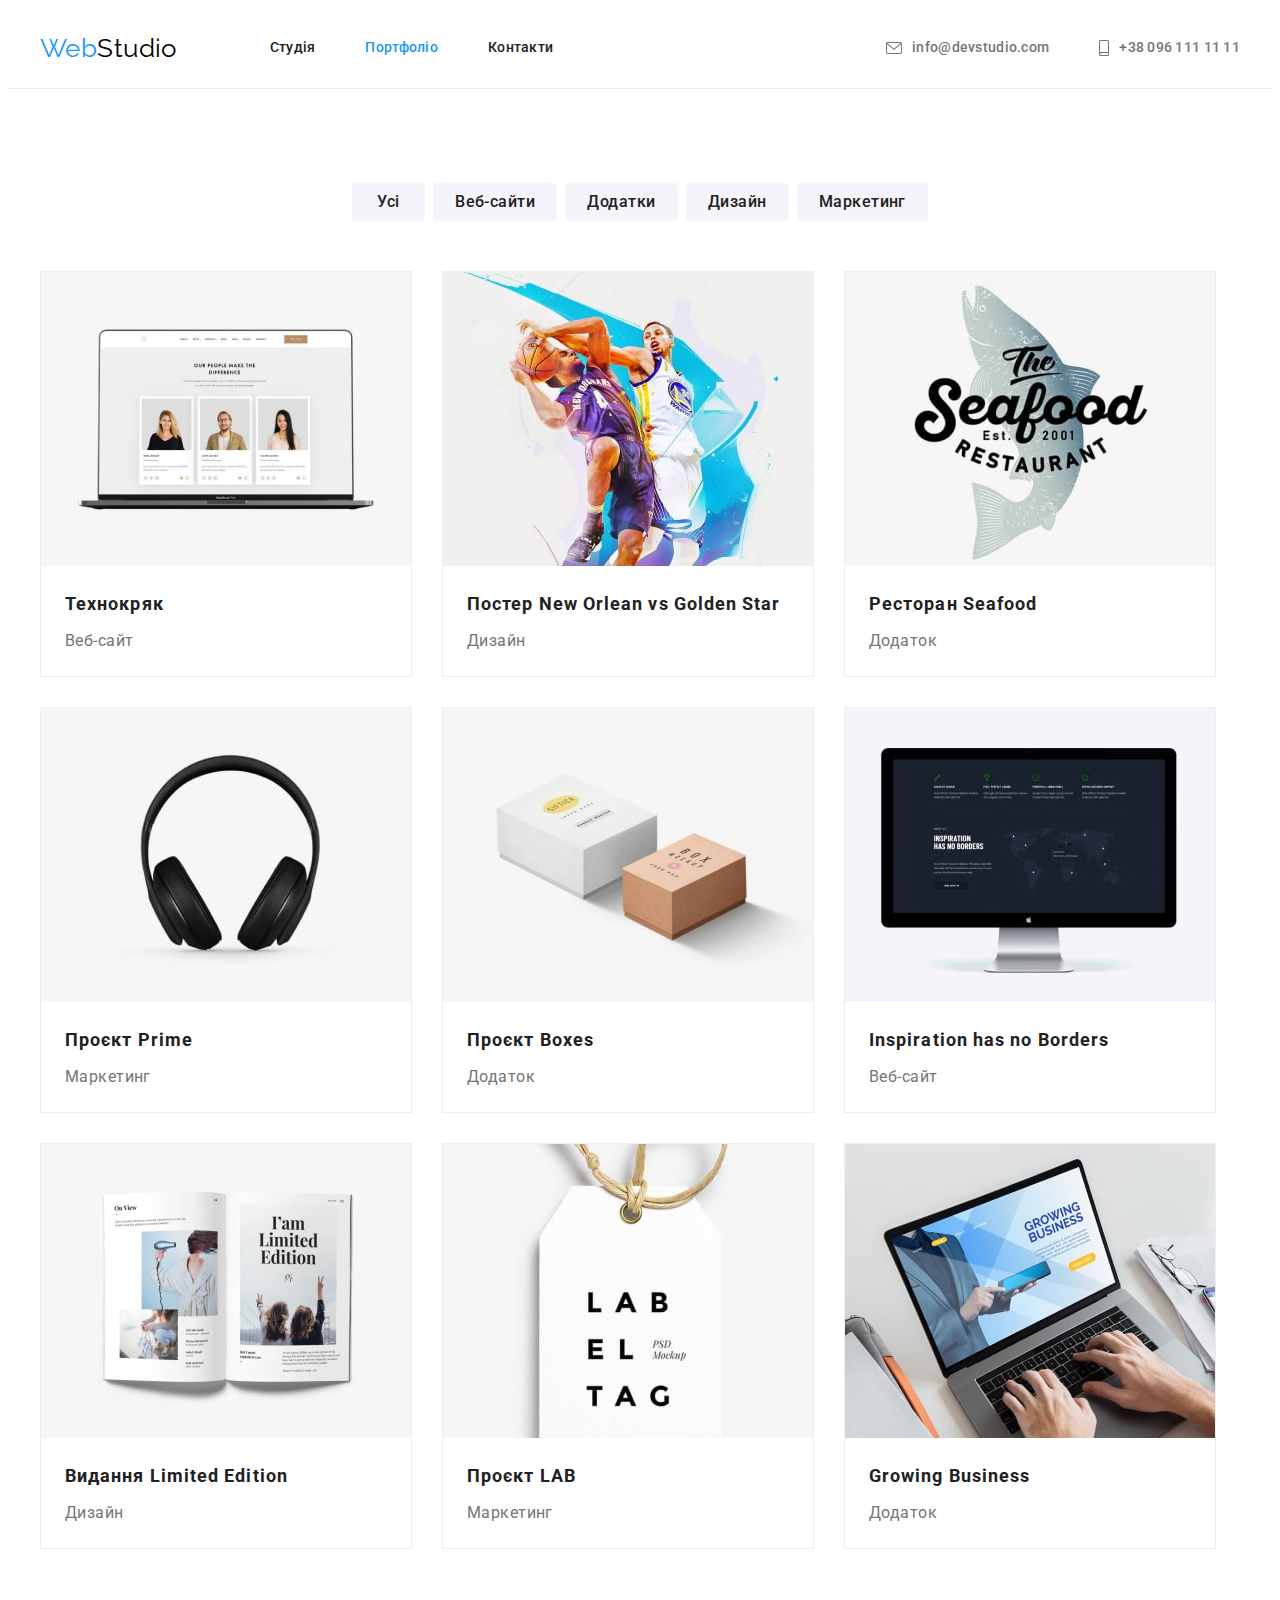
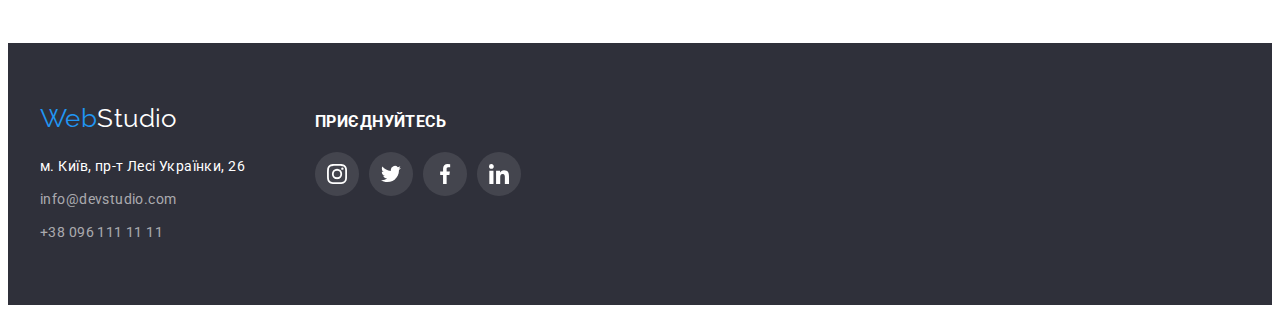
==== portfolio.html @ 2df65b4c "Initial commit" ====
<!DOCTYPE html>
<html lang="uk">
<head>
  <meta charset="UTF-8">
  <meta http-equiv="X-UA-Compatible" content="IE=edge">
  <meta name="viewport" content="width=device-width, initial-scale=1.0">
  <title>WebStudio</title>
  <!-- шрифти -->
  <link rel="stylesheet" href="https://fonts.googleapis.com/css2?family=Raleway:wght@700&family=Roboto:wght@400;500;700;900&display=swap">
<!-- нормалізатор -->
<link rel="stylesheet" href="https://cdnjs.cloudflare.com/ajax/libs/modern-normalize/1.1.0/modern-normalize.min.css" integrity="sha512-wpPYUAdjBVSE4KJnH1VR1HeZfpl1ub8YT/NKx4PuQ5NmX2tKuGu6U/JRp5y+Y8XG2tV+wKQpNHVUX03MfMFn9Q==" crossorigin="anonymous" referrerpolicy="no-referrer" />
  <!-- стилі -->
<link rel="stylesheet" href="./css/styles.css" />
</head>
<body>
  <header class="line">
    <div class="container header">
      <a href="" lang="en" class="logo">Web<span class="logo-header">Studio</span></a>
    <nav> 
      <ul class="site-nav list">
        <li class="item"><a class="link" href="./index.html">Студія</a></li>
        <li class="item"><a class="link current" href="./portfolio.html">Портфоліо</a></li>
        <li class="item"><a class="link " href="">Контакти</a></li>
      </ul>
    </nav>
    <ul class="contacts list">
      <li class="contact"><a class="link-contact" href="mailto:info@devstudio.com">
        <svg class="envelopep" width="16" height="12">
        <use href="./images/icons.svg#icon-envelopep"></use>
      </svg> info@devstudio.com</a></li>
      <li class="contact"> <a class="link-contact" href="tel:+380961111111">
        <svg class="smartphone" width="10" height="16">
        <use href="./images/icons.svg#icon-smartphone"></use>
      </svg>+38 096 111 11 11</a>
      </li>
    </ul>
    </div>   
</header>
  <main>
   <!-- Портфоліо -->
   <section class="section">
    <div class="container">
    <h2 class="visually-hidden">Портфоліо</h2>
    <ul class="auth-nav list"> 
      <li class="nav"><button type="button" class="button">Усі</button>
      <li class="nav"><button type="button" class="button">Веб-сайти</button>
      <li class="nav"><button type="button" class="button">Додатки</button>
      <li class="nav"><button type="button" class="button">Дизайн</button>
      <li class="nav"><button type="button" class="button">Маркетинг</button>
    </ul>
  </div>
    <div class="container">
      <ul class="example list">
        <li class="example-job">
          <img src="./images/example1.jpg" alt="Технокряк" width="370" height="294">
          <div class="content">
          <h3 class="title">Технокряк</h3>
          <p class="text">Веб-сайт</p>
          </div>
        </li>
        <li class="example-job">
          <img src="./images/example2.jpg" alt="Постер New Orlean vs Golden Star" width="370" height="294">
          <div class="content">
          <h3 class="title" lang="en">Постер New Orlean vs Golden Star</h3>
          <p class="text">Дизайн</p>
        </div>
        </li>
        <li class="example-job">
          <img src="./images/example3.jpg" alt="Ресторан Seafood" width="370" height="294">
          <div class="content">
          <h3 class="title" lang="en">Ресторан Seafood</h3>
          <p class="text">Додаток</p>
        </div>
        </li>
        <li class="example-job">
          <img src="./images/example4.jpg" alt="Проєкт Prime" width="370" height="294">
          <div class="content">
          <h3 class="title" lang="en">Проєкт Prime</h3>
          <p class="text">Маркетинг</p>
        </div>
        </li>
        <li class="example-job">
          <img src="./images/example5.jpg" alt="Проєкт Boxes" width="370" height="294">
          <div class="content">
          <h3 class="title" lang="en">Проєкт Boxes</h3>
          <p class="text">Додаток</p>
        </div>
        </li>
        <li class="example-job">
          <img src="./images/example6.jpg" alt="Inspiration has no Borders" width="370" height="294">
          <div class="content">
          <h3 class="title" lang="en">Inspiration has no Borders</h3>
          <p class="text">Веб-сайт</p>
        </div>
        </li>
        <li class="example-job">
          <img src="./images/example7.jpg" alt="Видання Limited Edition" width="370" height="294">
          <div class="content">
          <h3 class="title" lang="en">Видання Limited Edition</h3>
          <p class="text">Дизайн</p>
        </div>
        </li>
        <li class="example-job">
          <img src="./images/example8.jpg" alt="Проєкт LAB" width="370" height="294">
          <div class="content">
          <h3 class="title" lang="en">Проєкт LAB</h3>
          <p class="text">Маркетинг</p>
        </div>
        </li>
        <li class="example-job">
          <img src="./images/example9.jpg" alt="Growing Business" width="370" height="294">
          <div class="content">
          <h3 class="title" lang="en">Growing Business</h3>
          <p class="text">Додаток</p>
        </div>
        </li>
      </ul>
    </div>
  </section>
  </main>
  <footer class="footer list">
    <div class="container">
      <div class="footer-contacts">
    <a href="" lang="en" class="logo">Web<span class="logo-footer">Studio</span></a>
    <address>
      <p class="address">м. Київ, пр-т Лесі Українки, 26</p>
      <ul class="footer-address list">
        <li class="mailto"><a href="mailto:info@devstudio.com">info@devstudio.com</a></li>
        <li> <a href="tel:+380961111111">+38 096 111 11 11</a></li>
      </ul>
    </address>
  </div>
    <div class="networks">
    <h3 class="footer-title title">ПРИЄДНУЙТЕСЬ</h3>
    <ul class="socials list">
      <li class="socials-item">
        <a
          class="socials-link f link"
          href="https://instagram.com"
          target="_blank"
          rel="noopener noreferrer"
          aria-label="instagram icon"
        >
          <svg class="socials-icon network" width="20" height="20">
            <use href="./images/icons.svg#icon-instagram"></use>
          </svg>
        </a>
      </li>
      <li class="socials-item">
        <a
          class="socials-link f link"
          href="https://twitter.com"
          aria-label="Twitter icon"
          target="_blank"
          rel="noopener noreferrer"
        >
          <svg class="socials-icon network" width="20" height="20">
            <use href="./images/icons.svg#icon-twitter"></use>
          </svg>
        </a>
      </li>
      <li class="socials-item">
        <a
          class="socials-link f link"
          href="https://facebook.com"
          aria-label="Facebook icon"
          target="_blank"
          rel="noopener noreferrer"
        >
          <svg class="socials-icon network" width="20" height="20">
            <use href="./images/icons.svg#icon-facebook"></use>
          </svg>
        </a>
      </li>
      <li class="socials-item">
        <a
          class="socials-link f link"
          href="https://linkedin.com"
          aria-label="LinkedIn icon"
          target="_blank"
          rel="noopener noreferrer"
        >
          <svg class="socials-icon network" width="20" height="20">
            <use href="./images/icons.svg#icon-linkedin"></use>
          </svg>
        </a>
      </li>
    </ul>
  </div>
  </div>
  </footer> 
</body>
</html>
---- css/styles.css ----
:root {
  --primary-text-color: #212121;
  --title-text-color: #757575;
  --accent-color: #2196F3;
  --second-text-color: #FFFFFF;
  --primary-background-color: #FFFFFF;
  --accent-background-color: #2F303A;
  --second-background-color: #F5F4FA;
  --hero-background-color: #C4C4C4;
}
body {
  background-color: var(--primary-background-color);
  color: var(--primary-text-color);
  font-family: Roboto, sans-serif;
font-size: 14px;
line-height: 1.71;
  letter-spacing: 0.03em;
}
h1, h2, h3, p {
  padding: 0;
  margin: 0;
}
.list {
  list-style: none;
  padding: 0;
  margin: 0;
}
.container {
  width: 1200px;
  padding-left: 15px;
  padding-right: 15px;
  margin: 0 auto;
}
img {
  display: block;
  max-width: 100%;
  height: auto;
}
/* шапка сайту */
.line {
  border-bottom: 1px solid #ECECEC;
  box-shadow: rgba(0, 0, 0, 0.25);
}
.header {
  display: flex;
  align-items: center; 
}
.logo {
color: var(--accent-color);
text-decoration: none;
font-family: 'Raleway';
font-size: 26px;
line-height: 1.19;
}
.logo-header {
  color: #000000;
  padding-top: 24px;
  padding-bottom: 25px;
}
/* навігація */
.site-nav {
  display: flex;
  margin-left: 93px;
}
.site-nav .item + .item {
  margin-left: 50px;
}
.site-nav .link {
  display: block;
  padding-top: 32px;
  padding-bottom: 32px;

  color: var(--primary-text-color);
  text-decoration: none;
  font-weight: 500;
  line-height: 1.14;
  letter-spacing: 0.02em;
}
.site-nav .link:hover, 
.site-nav .link:focus {
  color: var(--accent-color);
}
.site-nav .link.current {
  color: var(--accent-color);
}
.contacts {
  display: flex;
  margin-left: auto;
  align-items: center;
}

.contacts .contact + .contact {
  margin-left: 50px;
}
.contacts a {
  display: block;
padding-top: 32px;
padding-bottom: 32px;

  color: var(--title-text-color);
  text-decoration: none;
font-weight: 500;
line-height: 1.14;
letter-spacing: 0.02em;
}
.contacts a:hover,
.contacts a:focus {
  color: var(--accent-color);
}

.contacts .link-contact {
  display: inline-flex;
    align-items: center;
}

.envelopep {
  fill: currentColor;
  margin-right: 10px;
}
.smartphone {
  fill: currentColor;
  margin-right: 10px;
}

/* герой */
.section {
  padding: 94px 0;
}
.section.no-padding {
padding-top: 0;
}
.hero {
  max-width: 1600px;
  background-color: var(--hero-background-color);
  background-image: linear-gradient(to right, rgba(47, 48, 58, 0.4), 
  rgba(47, 48, 58, 0.4)),
  url(../images/hero.jpg);
  background-repeat: no-repeat;
  background-position: center;
  background-size: cover;

  margin: auto;
  text-align: center;
  padding-top: 200px;
  padding-bottom: 200px;

  
}
.hero-title {
margin-left: auto;
margin-right: auto;
width: 696px;

  text-align: center;
  color: #FFFFFF;
  font-weight: 900;
font-size: 44px;
line-height: 1.36;
letter-spacing: 0.06em;
text-transform: uppercase;
margin-bottom: 30px;
}
.hero-button {
  color: var(--second-text-color);
  background-color: var(--accent-color);
  cursor: pointer;
  font-family: inherit;
  font-weight: 700;
font-size: 16px;
line-height: 1.88;
letter-spacing: 0.06em;
text-align: center;
min-width: 216px;;
border-radius: 4px;
padding: 10px 32px;
border: 0 solid transparent;
}
.hero-button:hover,
.hero-button:focus {
  color: var(--primary-text-color);
  background-color: var(--second-background-color);
}

/* переваги */
.visually-hidden{
  position: absolute;
  white-space: nowrap;
  width: 1px;
  height: 1px;
  overflow: hidden;
  border: 0;
  padding: 0;
  clip: rect(0 0 0 0);
  clip-path: inset(50%);
  margin: -1px;
}
.section-title {
  color: var(--primary-text-color);
font-size: 36px;
text-align: center;
margin-bottom: 50px;
}
.benefits {
  display: flex;
  /* flex-wrap: wrap; */
} 
.benefits-list {
  width: 270px;
}
.benefits .benefits-list + .benefits-list{
  margin-left: 30px;
}
.benefits .title {
  color: var(--primary-text-color);
  font-size: 14px;
  line-height: 1.14;
  margin-bottom: 10px;
}
.benefits .text {
color: var(--title-text-color);
}
.benefits-icon {
  background-color: var(--second-background-color);
  padding: 25px 100px;
  margin-bottom: 30px;
}

/* чим займаємось */
.work-list {
  display: flex;
}
.work-list .work:not(:last-child) {
  margin-right: 30px;
}
/* співробітники */

.team {
  background-color: var(--second-background-color);
  text-align: center;
  font-size: 16px;
  line-height: 1.19;
}
.workers {
  display: flex;
  flex-wrap: wrap;
}
.workers-job {
background-color: var(--primary-background-color);
width: 270px;
box-shadow: 0px 1px 3px rgba(0, 0, 0, 0.12), 0px 1px 1px rgba(0, 0, 0, 0.14), 0px 2px 1px rgba(0, 0, 0, 0.2);
border-radius: 0px 0px 4px 4px;
}
.workers-job:not(:last-child) {
  margin-right: 30px;
}
.workers .worker {
padding-top: 30px;
padding-bottom: 30px;
}
.workers .title {
  color: var(--primary-text-color);
  font-weight: 500;
  font-size: 16px;
  margin-bottom: 10px;
}
.workers .text {
  color: var(--title-text-color);
}

.socials {
  display: flex;
  justify-content: center;
  align-items: center;
  gap: 10px;
  margin-top: 16px;
}

.socials-link {
  display: flex;
  justify-content: center;
  align-items: center;
  width: 44px;
  height: 44px;
  border-radius: 50%;
  background-color: var(--primary-background-color);
  color: #AFB1B8;
}

.socials-link:hover,
.socials-link:focus {
  background-color: var(--accent-color);
  color: var(--primary-background-color);
}

.socials-icon {
  fill: currentColor;
}

/* постійні клієнти */
.clients  {
  display: flex;
  justify-content: center;
  align-items: center;
  gap: 30px;
  margin-top: 50px;
  cursor: pointer;
}

.clients .link {
  display: flex;
  justify-content: center;
  align-items: center;
  padding: 16px 32px;
width: 170px;
height: 92px;
border: 1px solid #AFB1B8;
border-radius: 4px;
  background-color: var(--primary-background-color);
  color: #AFB1B8;
}
.clients .link {
  color:  #AFB1B8;

}
.clients .link:hover,
.clients .link:focus {
  color: var(--accent-color);
  border: 1px solid var(--accent-color);
}
.clients .link {
  fill: currentColor;
}
/* портфоліо */
.auth-nav {
  display: flex;
  align-items: center;
  margin-bottom: 50px;
  justify-content: center;
}
.auth-nav  .nav + .nav {
  margin-left: 8px;
}
.button {
  color: var(--primary-text-color);
  background-color: var(--second-background-color);
  cursor: pointer;
  font-family: inherit;
font-weight: 500;
font-size: 16px;
line-height: 1.62;
letter-spacing: 0.03em;
text-align: center;
min-width: 73px;;
border-radius: 4px;
padding: 6px 22px;
border: 0 solid transparent;
}
.button:hover, 
.button:focus {
  color: var(--second-text-color);
  background-color: var(--accent-color);
  box-shadow: 0px 3px 1px rgba(0, 0, 0, 0.1), 0px 1px 2px rgba(0, 0, 0, 0.08), 0px 2px 2px rgba(0, 0, 0, 0.12);
border-radius: 4px;
}
.example {
  display: flex;
  flex-wrap: wrap;
  text-align: left;
}
.example-job {
  width: 370px;
  background-color: var(--primary-background-color);
  border: 1px solid #EEEEEE;
}
.example-job:hover,
.example-job:focus {
  box-shadow: 0px 1px 1px rgba(0, 0, 0, 0.12), 0px 4px 4px rgba(0, 0, 0, 0.06), 1px 4px 6px rgba(0, 0, 0, 0.16);
}
.example-job .content {
padding: 20px 24px;
}
.example-job:not(:nth-child(3n)) {
  margin-right: 30px;
}
.example-job:not(:nth-last-child(-n + 3)) {
  margin-bottom: 30px;
}
.example .title {
  color: var(--primary-text-color);
font-size: 18px;
line-height: 2;
letter-spacing: 0.06em;
margin-bottom: 4px;
}
.example .text {
font-size: 16px;
line-height: 1.88;
color: var(--title-text-color);
}
/* футер */
.footer {
  display: block;
  background-color: var(--accent-background-color);
  padding-top: 60px;
  padding-bottom: 60px;
}
.footer .container {
  display: flex;
  align-items: baseline;
}

.logo-footer {
  color: var(--second-text-color);
  text-decoration: none;
}
.address {
  color: var(--second-text-color);
  font-style: normal;
  line-height: 1.71;
  margin-top: 20px ;
  margin-bottom: 9px;
}

.footer-address a {
  color: rgba(255, 255, 255, 0.6);
  text-decoration: none;
  font-style: normal;
  line-height: 1.71;
}
.footer-address .mailto {
  margin-bottom: 9px;
}
.footer-address a:hover,
.footer-address a:focus {
  color: var(--accent-color);
}

.footer-contacts {
  margin-right: 70px;
}
.footer-title {
  color: var(--second-text-color);
}
.socials .f {
  color: var(--second-text-color);
  background: rgba(255, 255, 255, 0.1);
} 
.socials .link:focus, 
.socials .link:hover {
    color: var(--second-text-color);
    background-color:var(--accent-color);
}
.socials .f {
fill: currentColor;
}
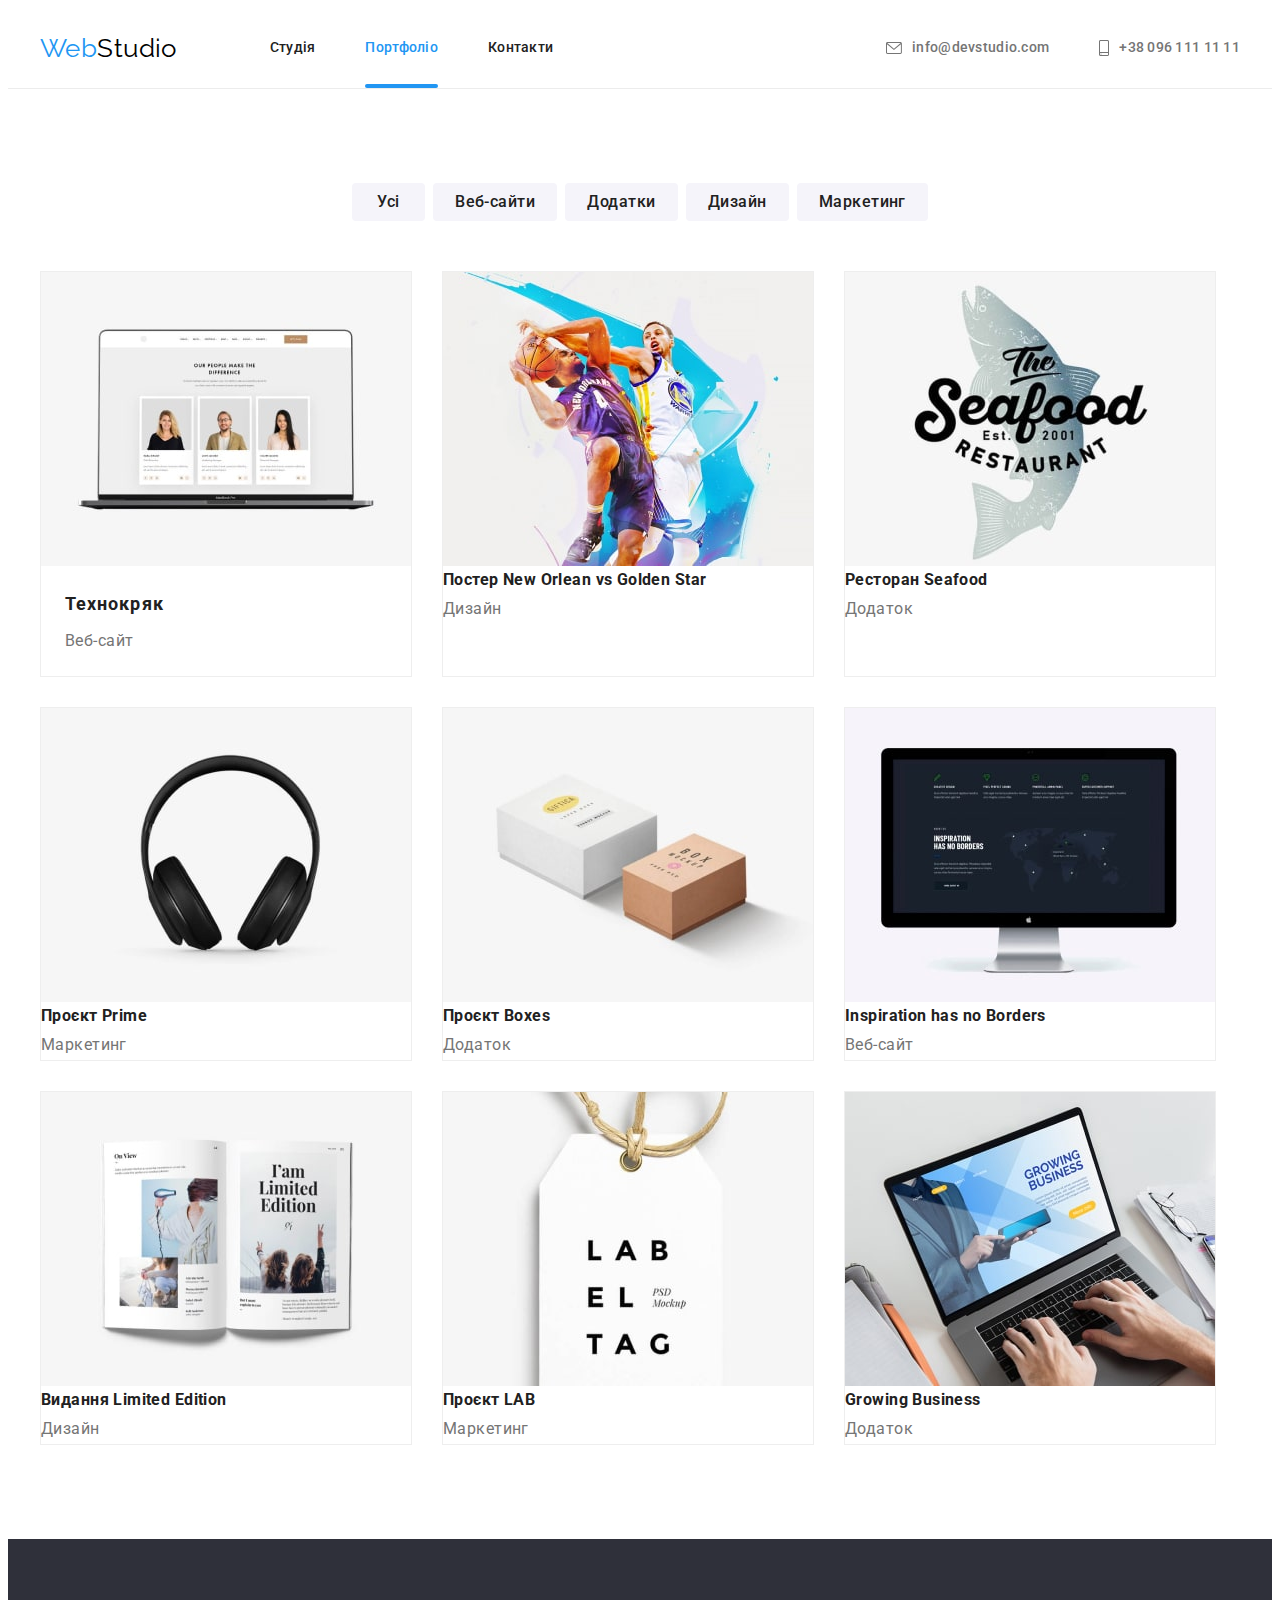
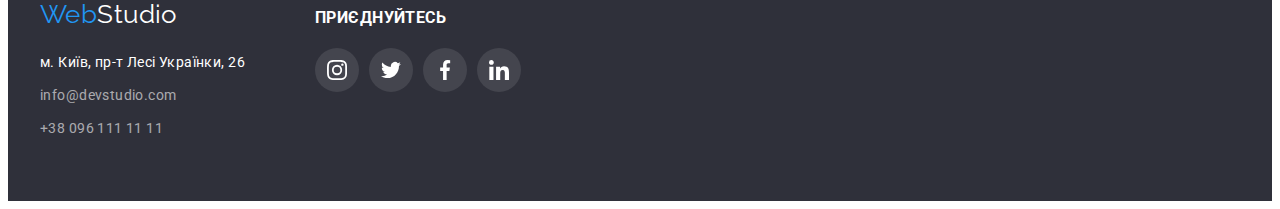
==== commit 95eeae00: "оновлення" ====
--- a/portfolio.html
+++ b/portfolio.html
@@ -37,8 +37,8 @@
     </div>   
 </header>
   <main>
-   <!-- Портфоліо -->
-   <section class="section">
+    <!-- Портфоліо -->
+    <section class="section">
     <div class="container">
     <h2 class="visually-hidden">Портфоліо</h2>
     <ul class="auth-nav list"> 
@@ -52,11 +52,23 @@
     <div class="container">
       <ul class="example list">
         <li class="example-job">
-          <img src="./images/example1.jpg" alt="Технокряк" width="370" height="294">
-          <div class="content">
-          <h3 class="title">Технокряк</h3>
-          <p class="text">Веб-сайт</p>
-          </div>
+          <a href="" class="link">
+            <div class="product-thumb">
+              <img src="./images/example1.jpg" alt="Технокряк" width="370" height="294">
+              
+              <div class="product-overlay">
+                <p class="product-meta">
+                  Ресурс пропонує комплексні пропозиції з різним рівнем функціоналу та сервісів.
+                  Все це дозволить відвідувачу отримати вичерпні відомості про компанію чи
+                  приватну особу.
+                </p>
+              </div>
+            </div>
+            <div class="content">
+              <h3 class="title">Технокряк</h3>
+              <p class="text">Веб-сайт</p>
+              </div>
+        </a>
         </li>
         <li class="example-job">
           <img src="./images/example2.jpg" alt="Постер New Orlean vs Golden Star" width="370" height="294">
--- a/css/styles.css
+++ b/css/styles.css
@@ -7,6 +7,9 @@
   --accent-background-color: #2F303A;
   --second-background-color: #F5F4FA;
   --hero-background-color: #C4C4C4;
+  --activity-meta-color: rgba(47, 48, 58, 0.8);
+  --product-overlay-color: rgba(33, 150, 243, 0.9);
+  --timing-function: cubic-bezier(0.4, 0, 0.2, 1);
 }
 body {
   background-color: var(--primary-background-color);
@@ -58,6 +61,7 @@
   padding-bottom: 25px;
 }
 /* навігація */
+
 .site-nav {
   display: flex;
   margin-left: 93px;
@@ -66,6 +70,8 @@
   margin-left: 50px;
 }
 .site-nav .link {
+  position: relative;
+
   display: block;
   padding-top: 32px;
   padding-bottom: 32px;
@@ -75,14 +81,36 @@
   font-weight: 500;
   line-height: 1.14;
   letter-spacing: 0.02em;
-}
+
+  transition: color 250ms var(--timing-function);
+}
+.site-nav .link.current::after {
+  display: block;
+  content: '';
+  position: absolute;
+  width: 100%;
+  height: 4px;
+  background-color: var(--accent-color);
+  left: 0;
+  bottom: 0;
+  border-radius: 2px;
+  /* opacity: 0; */
+  animation: show 250ms var(--timing-function);
+  animation-fill-mode: forwards;
+}
+.site-nav link.current:hover::after{
+  opacity: 1;
+}
+
 .site-nav .link:hover, 
 .site-nav .link:focus {
   color: var(--accent-color);
+  
 }
 .site-nav .link.current {
   color: var(--accent-color);
 }
+
 .contacts {
   display: flex;
   margin-left: auto;
@@ -102,6 +130,8 @@
 font-weight: 500;
 line-height: 1.14;
 letter-spacing: 0.02em;
+
+transition: color 250ms var(--timing-function);
 }
 .contacts a:hover,
 .contacts a:focus {
@@ -111,6 +141,8 @@
 .contacts .link-contact {
   display: inline-flex;
     align-items: center;
+
+    transition: color 250ms var(--timing-function);
 }
 
 .envelopep {
@@ -174,13 +206,45 @@
 border-radius: 4px;
 padding: 10px 32px;
 border: 0 solid transparent;
+
+/* transition-property: background-color;
+transition-duration: 250ms;
+transition-timing-function: cubic-bezier(0.4, 0, 0.2, 1); */
+
+transition: background-color 250ms var(--timing-function),
+color 250ms var(--timing-function);
 }
 .hero-button:hover,
 .hero-button:focus {
   color: var(--primary-text-color);
   background-color: var(--second-background-color);
 }
-
+/* модальне вікно */
+.backdrop.is-hidden {
+  opacity: 0;
+  pointer-events: none;
+  /* visibility: ; */
+}
+.backdrop {
+  position: fixed;
+  top: 0;
+  left:0;
+  width: 100%;
+  height: 100%;
+  
+  background-color: rgba(0, 0, 0, 0.25);
+}
+.modal {
+  position: absolute;
+  top: 50%;
+  left: 50%;
+  transform: translate(-50%, -50%);
+
+  min-width: 528px;
+  min-height: 581px;
+
+  background-color: var(--second-background-color);
+}
 /* переваги */
 .visually-hidden{
   position: absolute;
@@ -202,7 +266,7 @@
 }
 .benefits {
   display: flex;
-  /* flex-wrap: wrap; */
+  flex-wrap: wrap;
 } 
 .benefits-list {
   width: 270px;
@@ -228,9 +292,36 @@
 /* чим займаємось */
 .work-list {
   display: flex;
+  flex-wrap: wrap;
+  justify-content: center;
 }
 .work-list .work:not(:last-child) {
   margin-right: 30px;
+}
+
+.activity-thumb  {
+  position: relative;
+}
+.activity-meta {
+  position: absolute;
+  bottom: 0;
+  left: 0;
+  background-color: var(--activity-meta-color);
+  width: 100%;
+  height: 70px;
+}
+.activity-name {
+  position: absolute;
+  font-weight: 700;
+  font-size: 14px;
+  line-height: 1.14;
+  text-align: center;
+  letter-spacing: 0.03em;
+  text-transform: uppercase;
+  color: var(--second-text-color);
+  top: 50%;
+  left: 50%;
+  transform: translate(-50%, -50%);
 }
 /* співробітники */
 
@@ -284,6 +375,9 @@
   border-radius: 50%;
   background-color: var(--primary-background-color);
   color: #AFB1B8;
+
+  transition: background-color 250ms var(--timing-function),
+color 250ms var(--timing-function);
 }
 
 .socials-link:hover,
@@ -317,11 +411,11 @@
 border-radius: 4px;
   background-color: var(--primary-background-color);
   color: #AFB1B8;
-}
-.clients .link {
-  color:  #AFB1B8;
-
-}
+
+  transition: background-color 250ms var(--timing-function),
+color 250ms var(--timing-function);
+}
+
 .clients .link:hover,
 .clients .link:focus {
   color: var(--accent-color);
@@ -354,6 +448,9 @@
 border-radius: 4px;
 padding: 6px 22px;
 border: 0 solid transparent;
+
+transition: background-color 250ms var(--timing-function),
+color 250ms var(--timing-function);
 }
 .button:hover, 
 .button:focus {
@@ -362,6 +459,7 @@
   box-shadow: 0px 3px 1px rgba(0, 0, 0, 0.1), 0px 1px 2px rgba(0, 0, 0, 0.08), 0px 2px 2px rgba(0, 0, 0, 0.12);
 border-radius: 4px;
 }
+/* блок прикладів робіт */
 .example {
   display: flex;
   flex-wrap: wrap;
@@ -372,11 +470,14 @@
   background-color: var(--primary-background-color);
   border: 1px solid #EEEEEE;
 }
+.example-job .link {
+  text-decoration: none;
+}
 .example-job:hover,
 .example-job:focus {
-  box-shadow: 0px 1px 1px rgba(0, 0, 0, 0.12), 0px 4px 4px rgba(0, 0, 0, 0.06), 1px 4px 6px rgba(0, 0, 0, 0.16);
-}
-.example-job .content {
+  box-shadow: 0px 1px 1px rgba(0, 0, 0, 0.12), 0px 4px 4px rgba(0, 0, 0, 0.06), 1px 4px 6px rgba(0, 0, 0, 0.16); 
+}
+.link .content {
 padding: 20px 24px;
 }
 .example-job:not(:nth-child(3n)) {
@@ -385,18 +486,62 @@
 .example-job:not(:nth-last-child(-n + 3)) {
   margin-bottom: 30px;
 }
-.example .title {
+.link .title {
   color: var(--primary-text-color);
 font-size: 18px;
 line-height: 2;
 letter-spacing: 0.06em;
 margin-bottom: 4px;
 }
-.example .text {
+.content .text {
 font-size: 16px;
 line-height: 1.88;
 color: var(--title-text-color);
 }
+
+.link .product-thumb {
+  position: relative;
+  width: 370px;
+  height: 294px;
+  overflow: hidden;
+}
+ .product-overlay::before {
+  display: inline-block;
+  content: "";
+
+  position: absolute;
+  top: 0;
+  left: 0;
+  width: 100%;
+  height: 100%;
+  color: var(--second-text-color);
+  background-color: var(--product-overlay-color);
+
+  transform: translateY(100%);
+  opacity: 0;
+  transition: transform 250ms var(--timing-function), opacity 250ms var(--timing-function);
+}
+.example-job:hover .link .product-overlay::before,
+.example-job:focus .link .product-overlay::before{
+  position: absolute;
+  top: 50%;
+  left: 50%;
+  width: 322px;
+  font-size: 18px;
+  line-height: 1.56;
+  letter-spacing: 0.03em;
+  transform: translate(-50%, -50%);
+} 
+/* .product-overlay .product-meta {
+  position: absolute;
+  top: 50%;
+  left: 50%;
+  width: 322px;
+  font-size: 18px;
+  line-height: 1.56;
+  letter-spacing: 0.03em;
+  transform: translate(-50%, -50%);
+} */
 /* футер */
 .footer {
   display: block;
@@ -426,6 +571,9 @@
   text-decoration: none;
   font-style: normal;
   line-height: 1.71;
+
+  transition: background-color 250ms var(--timing-function),
+  color 250ms var(--timing-function);
 }
 .footer-address .mailto {
   margin-bottom: 9px;
@@ -444,6 +592,8 @@
 .socials .f {
   color: var(--second-text-color);
   background: rgba(255, 255, 255, 0.1);
+
+
 } 
 .socials .link:focus, 
 .socials .link:hover {
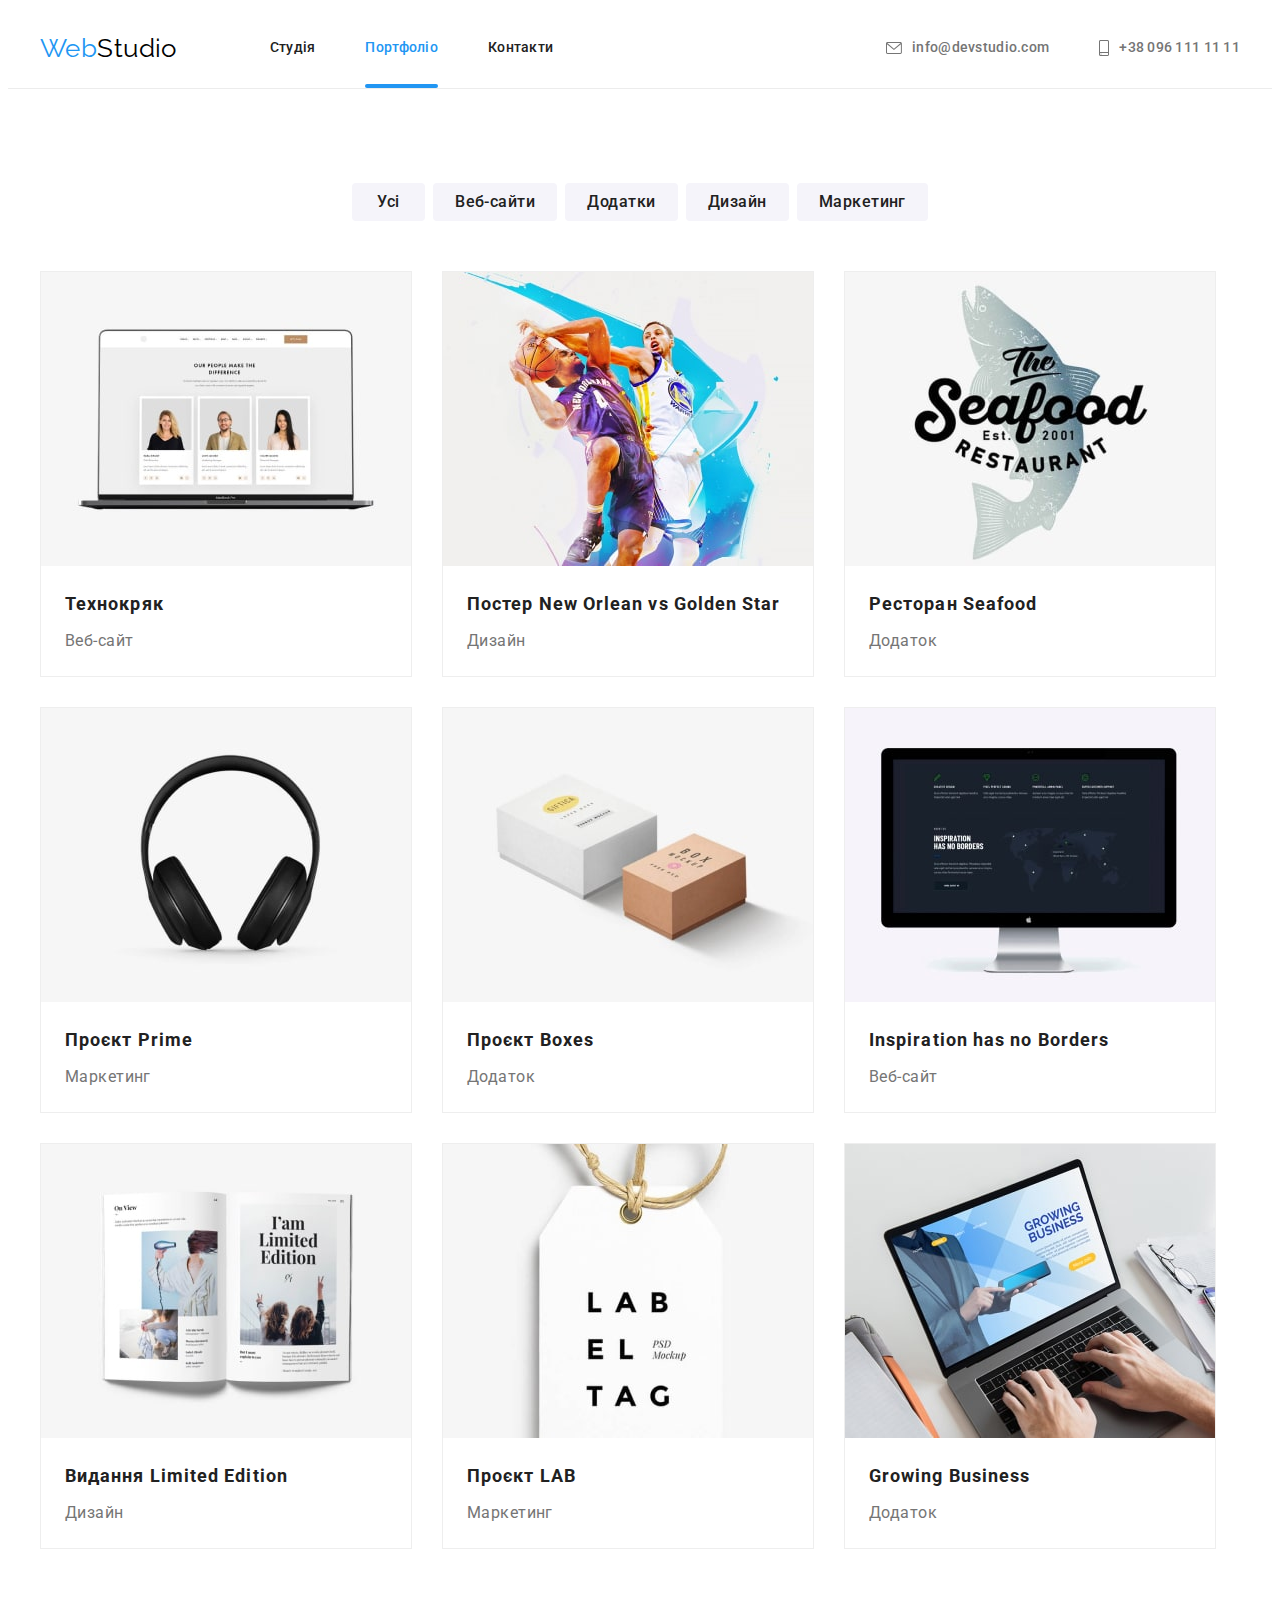
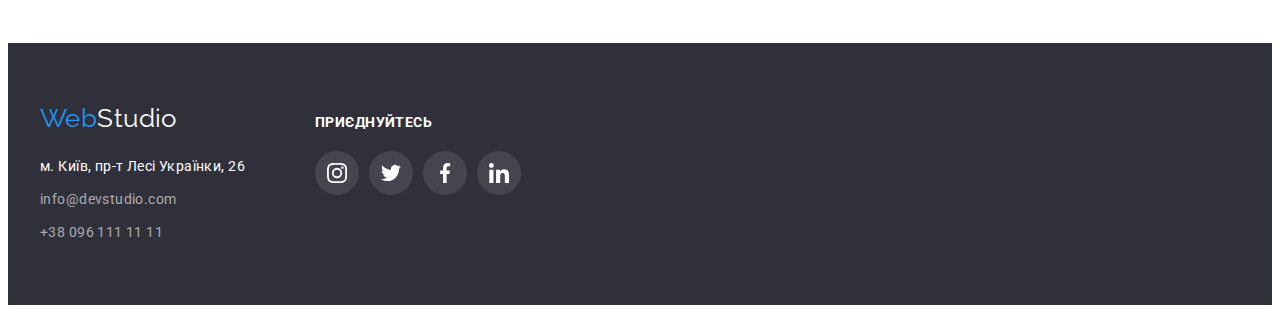
==== commit 14740133: "Оновлення стилів портфоліо" ====
--- a/portfolio.html
+++ b/portfolio.html
@@ -52,79 +52,174 @@
     <div class="container">
       <ul class="example list">
         <li class="example-job">
-          <a href="" class="link">
-            <div class="product-thumb">
-              <img src="./images/example1.jpg" alt="Технокряк" width="370" height="294">
-              
-              <div class="product-overlay">
-                <p class="product-meta">
-                  Ресурс пропонує комплексні пропозиції з різним рівнем функціоналу та сервісів.
-                  Все це дозволить відвідувачу отримати вичерпні відомості про компанію чи
-                  приватну особу.
-                </p>
-              </div>
-            </div>
-            <div class="content">
-              <h3 class="title">Технокряк</h3>
-              <p class="text">Веб-сайт</p>
-              </div>
-        </a>
-        </li>
-        <li class="example-job">
-          <img src="./images/example2.jpg" alt="Постер New Orlean vs Golden Star" width="370" height="294">
-          <div class="content">
-          <h3 class="title" lang="en">Постер New Orlean vs Golden Star</h3>
-          <p class="text">Дизайн</p>
-        </div>
-        </li>
-        <li class="example-job">
-          <img src="./images/example3.jpg" alt="Ресторан Seafood" width="370" height="294">
-          <div class="content">
-          <h3 class="title" lang="en">Ресторан Seafood</h3>
-          <p class="text">Додаток</p>
-        </div>
-        </li>
-        <li class="example-job">
-          <img src="./images/example4.jpg" alt="Проєкт Prime" width="370" height="294">
-          <div class="content">
-          <h3 class="title" lang="en">Проєкт Prime</h3>
-          <p class="text">Маркетинг</p>
-        </div>
-        </li>
-        <li class="example-job">
-          <img src="./images/example5.jpg" alt="Проєкт Boxes" width="370" height="294">
-          <div class="content">
-          <h3 class="title" lang="en">Проєкт Boxes</h3>
-          <p class="text">Додаток</p>
-        </div>
-        </li>
-        <li class="example-job">
-          <img src="./images/example6.jpg" alt="Inspiration has no Borders" width="370" height="294">
-          <div class="content">
-          <h3 class="title" lang="en">Inspiration has no Borders</h3>
-          <p class="text">Веб-сайт</p>
-        </div>
-        </li>
-        <li class="example-job">
-          <img src="./images/example7.jpg" alt="Видання Limited Edition" width="370" height="294">
-          <div class="content">
-          <h3 class="title" lang="en">Видання Limited Edition</h3>
-          <p class="text">Дизайн</p>
-        </div>
-        </li>
-        <li class="example-job">
-          <img src="./images/example8.jpg" alt="Проєкт LAB" width="370" height="294">
-          <div class="content">
-          <h3 class="title" lang="en">Проєкт LAB</h3>
-          <p class="text">Маркетинг</p>
-        </div>
-        </li>
-        <li class="example-job">
-          <img src="./images/example9.jpg" alt="Growing Business" width="370" height="294">
-          <div class="content">
-          <h3 class="title" lang="en">Growing Business</h3>
-          <p class="text">Додаток</p>
-        </div>
+          <a href="" class="link"
+                ><div class="product-thumb">
+                  <img src="./images/example1.jpg" alt="Технокряк" width="370" height="294" />
+                  <div class="product-overlay">
+                    <p class="product-meta">
+                      Ресурс пропонує комплексні пропозиції з різним рівнем функціоналу та сервісів.
+                      Все це дозволить відвідувачу отримати вичерпні відомості про компанію чи
+                      приватну особу.
+                    </p>
+                  </div>
+                </div>
+                <div class="content">
+                  <h3 class="title">Технокряк</h3>
+                  <p class="text">Веб-сайт</p>
+                </div>
+                </a>
+        </li>
+
+        <li class="example-job">
+          <a href="" class="link"
+          ><div class="product-thumb">
+            <img src="./images/example2.jpg" alt="Постер New Orlean vs Golden Star" width="370" height="294">
+            <div class="product-overlay">
+              <p class="product-meta">
+                Ресурс пропонує комплексні пропозиції з різним рівнем функціоналу та сервісів.
+                Все це дозволить відвідувачу отримати вичерпні відомості про компанію чи
+                приватну особу.
+              </p>
+            </div>
+          </div>
+          <div class="content">
+            <h3 class="title" lang="en">Постер New Orlean vs Golden Star</h3>
+            <p class="text">Дизайн</p>
+          </div>
+        </a>    
+        </li>
+
+        <li class="example-job">
+          <a href="" class="link"
+                ><div class="product-thumb">
+                  <img src="./images/example3.jpg" alt="Ресторан Seafood" width="370" height="294" />
+                  <div class="product-overlay">
+                    <p class="product-meta">
+                      Ресурс пропонує комплексні пропозиції з різним рівнем функціоналу та сервісів.
+                      Все це дозволить відвідувачу отримати вичерпні відомості про компанію чи
+                      приватну особу.
+                    </p>
+                  </div>
+                </div>
+                <div class="content">
+                  <h3 class="title">Ресторан Seafood</h3>
+                  <p class="text">Додаток</p>
+                </div>
+                </a>
+        </li>
+
+        <li class="example-job">
+          <a href="" class="link">
+            <div class="product-thumb">
+              <img src="./images/example4.jpg" alt="Проєкт Prime" width="370" height="294">
+            <div class="product-overlay">
+              <p class="product-meta">
+                Ресурс пропонує комплексні пропозиції з різним рівнем функціоналу та сервісів.
+                Все це дозволить відвідувачу отримати вичерпні відомості про компанію чи
+                приватну особу.
+              </p>
+            </div>
+          </div>
+          <div class="content">
+            <h3 class="title" lang="en">Проєкт Prime</h3>
+            <p class="text">Маркетинг</p>
+          </div>
+        </a>   
+        </li>
+
+        <li class="example-job">
+          <a href="" class="link">
+            <div class="product-thumb">
+              <img src="./images/example5.jpg" alt="Проєкт Boxes" width="370" height="294">
+            <div class="product-overlay">
+              <p class="product-meta">
+                Ресурс пропонує комплексні пропозиції з різним рівнем функціоналу та сервісів.
+                Все це дозволить відвідувачу отримати вичерпні відомості про компанію чи
+                приватну особу.
+              </p>
+            </div>
+          </div>
+          <div class="content">
+            <h3 class="title" lang="en">Проєкт Boxes</h3>
+            <p class="text">Додаток</p>
+          </div>
+        </a> 
+        </li>
+
+        <li class="example-job">
+          <a href="" class="link">
+            <div class="product-thumb">
+              <img src="./images/example6.jpg" alt="Inspiration has no Borders" width="370" height="294">
+            <div class="product-overlay">
+              <p class="product-meta">
+                Ресурс пропонує комплексні пропозиції з різним рівнем функціоналу та сервісів.
+                Все це дозволить відвідувачу отримати вичерпні відомості про компанію чи
+                приватну особу.
+              </p>
+            </div>
+          </div>
+          <div class="content">
+            <h3 class="title" lang="en">Inspiration has no Borders</h3>
+            <p class="text">Веб-сайт</p>
+          </div>
+        </a>
+        </li>
+
+        <li class="example-job">
+          <a href="" class="link">
+            <div class="product-thumb">
+              <img src="./images/example7.jpg" alt="Видання Limited Edition" width="370" height="294">
+            <div class="product-overlay">
+              <p class="product-meta">
+                Ресурс пропонує комплексні пропозиції з різним рівнем функціоналу та сервісів.
+                Все це дозволить відвідувачу отримати вичерпні відомості про компанію чи
+                приватну особу.
+              </p>
+            </div>
+          </div>
+          <div class="content">
+            <h3 class="title" lang="en">Видання Limited Edition</h3>
+            <p class="text">Дизайн</p>
+          </div>
+        </a> 
+        </li>
+
+        <li class="example-job">
+          <a href="" class="link">
+            <div class="product-thumb">
+              <img src="./images/example8.jpg" alt="Проєкт LAB" width="370" height="294">
+            <div class="product-overlay">
+              <p class="product-meta">
+                Ресурс пропонує комплексні пропозиції з різним рівнем функціоналу та сервісів.
+                Все це дозволить відвідувачу отримати вичерпні відомості про компанію чи
+                приватну особу.
+              </p>
+            </div>
+          </div>
+          <div class="content">
+            <h3 class="title" lang="en">Проєкт LAB</h3>
+            <p class="text">Маркетинг</p>
+          </div>
+        </a>
+        </li>
+
+        <li class="example-job">
+          <a href="" class="link">
+            <div class="product-thumb">
+              <img src="./images/example9.jpg" alt="Growing Business" width="370" height="294">
+            <div class="product-overlay">
+              <p class="product-meta">
+                Ресурс пропонує комплексні пропозиції з різним рівнем функціоналу та сервісів.
+                Все це дозволить відвідувачу отримати вичерпні відомості про компанію чи
+                приватну особу.
+              </p>
+            </div>
+          </div>
+          <div class="content">
+            <h3 class="title" lang="en">Growing Business</h3>
+            <p class="text">Додаток</p>
+          </div>
+        </a> 
         </li>
       </ul>
     </div>
@@ -143,7 +238,7 @@
     </address>
   </div>
     <div class="networks">
-    <h3 class="footer-title title">ПРИЄДНУЙТЕСЬ</h3>
+    <p class="footer-join title">ПРИЄДНУЙТЕСЬ</p>
     <ul class="socials list">
       <li class="socials-item">
         <a
--- a/css/styles.css
+++ b/css/styles.css
@@ -7,8 +7,10 @@
   --accent-background-color: #2F303A;
   --second-background-color: #F5F4FA;
   --hero-background-color: #C4C4C4;
+
   --activity-meta-color: rgba(47, 48, 58, 0.8);
   --product-overlay-color: rgba(33, 150, 243, 0.9);
+
   --timing-function: cubic-bezier(0.4, 0, 0.2, 1);
 }
 body {
@@ -27,6 +29,10 @@
   list-style: none;
   padding: 0;
   margin: 0;
+}
+.link {
+  text-decoration: none;
+  color: currentColor;
 }
 .container {
   width: 1200px;
@@ -77,7 +83,6 @@
   padding-bottom: 32px;
 
   color: var(--primary-text-color);
-  text-decoration: none;
   font-weight: 500;
   line-height: 1.14;
   letter-spacing: 0.02em;
@@ -101,15 +106,9 @@
 .site-nav link.current:hover::after{
   opacity: 1;
 }
-
-.site-nav .link:hover, 
-.site-nav .link:focus {
+/* .site-nav .link.current {
   color: var(--accent-color);
-  
-}
-.site-nav .link.current {
-  color: var(--accent-color);
-}
+} */
 
 .contacts {
   display: flex;
@@ -133,11 +132,18 @@
 
 transition: color 250ms var(--timing-function);
 }
+/* .contacts a:hover,
+.contacts a:focus {
+  color: var(--accent-color);
+} */
+.site-nav .link:hover, 
+.site-nav .link:focus,
+.site-nav .link.current,
 .contacts a:hover,
 .contacts a:focus {
   color: var(--accent-color);
-}
-
+  
+}
 .contacts .link-contact {
   display: inline-flex;
     align-items: center;
@@ -207,10 +213,6 @@
 padding: 10px 32px;
 border: 0 solid transparent;
 
-/* transition-property: background-color;
-transition-duration: 250ms;
-transition-timing-function: cubic-bezier(0.4, 0, 0.2, 1); */
-
 transition: background-color 250ms var(--timing-function),
 color 250ms var(--timing-function);
 }
@@ -220,11 +222,7 @@
   background-color: var(--second-background-color);
 }
 /* модальне вікно */
-.backdrop.is-hidden {
-  opacity: 0;
-  pointer-events: none;
-  /* visibility: ; */
-}
+
 .backdrop {
   position: fixed;
   top: 0;
@@ -233,18 +231,52 @@
   height: 100%;
   
   background-color: rgba(0, 0, 0, 0.25);
+
+  opacity: 1;
+  transition: opacity 250ms var(--timing-function);
+}
+
+.backdrop.is-hidden {
+  opacity: 0;
+  pointer-events: none;
+  /* visibility: ; */
 }
 .modal {
   position: absolute;
   top: 50%;
   left: 50%;
-  transform: translate(-50%, -50%);
 
   min-width: 528px;
   min-height: 581px;
 
   background-color: var(--second-background-color);
-}
+  transform: translate(-50%, -50%) scale(1);
+  transition: transform 250ms var(--timing-function);
+}
+.backdrop.is-hidden .modal{
+  transform: translate(-50%, -50%) scale(1.1);
+}
+
+.modal-close {
+  display: flex;
+  align-items: center;
+  justify-content: center;
+  position: absolute;
+  top: 0;
+  right: 0;
+  width: 30px;
+  height: 30px;
+  margin-right: 8px;
+  margin-top: 8px;
+  border-radius: 50%;
+  color: black;
+  background-color: var(--primary-background-color);
+  border: 1px solid rgba(0, 0, 0, 0.1);
+}
+.button.modal-close {
+  fill: currentColor;
+}
+
 /* переваги */
 .visually-hidden{
   position: absolute;
@@ -469,9 +501,10 @@
   width: 370px;
   background-color: var(--primary-background-color);
   border: 1px solid #EEEEEE;
+  transition: box-shadow 250ms var(--timing-function); 
 }
 .example-job .link {
-  text-decoration: none;
+  text-decoration: none; 
 }
 .example-job:hover,
 .example-job:focus {
@@ -499,30 +532,31 @@
 color: var(--title-text-color);
 }
 
-.link .product-thumb {
+.product-thumb {
   position: relative;
   width: 370px;
   height: 294px;
   overflow: hidden;
 }
- .product-overlay::before {
-  display: inline-block;
-  content: "";
-
+.product-overlay {
   position: absolute;
   top: 0;
   left: 0;
   width: 100%;
   height: 100%;
   color: var(--second-text-color);
-  background-color: var(--product-overlay-color);
+  background-color: var(--accent-color);
 
   transform: translateY(100%);
   opacity: 0;
-  transition: transform 250ms var(--timing-function), opacity 250ms var(--timing-function);
-}
-.example-job:hover .link .product-overlay::before,
-.example-job:focus .link .product-overlay::before{
+  transition: transform 250ms var(--timing-function),
+    opacity 250ms var(--timing-function);
+}
+.example-job .link:hover .product-overlay{
+  transform: translateY(0);
+  opacity: 1;
+}
+.product-meta {
   position: absolute;
   top: 50%;
   left: 50%;
@@ -531,17 +565,9 @@
   line-height: 1.56;
   letter-spacing: 0.03em;
   transform: translate(-50%, -50%);
-} 
-/* .product-overlay .product-meta {
-  position: absolute;
-  top: 50%;
-  left: 50%;
-  width: 322px;
-  font-size: 18px;
-  line-height: 1.56;
-  letter-spacing: 0.03em;
-  transform: translate(-50%, -50%);
-} */
+  /* color: var(--second-text-color); */
+}
+
 /* футер */
 .footer {
   display: block;
@@ -586,14 +612,19 @@
 .footer-contacts {
   margin-right: 70px;
 }
-.footer-title {
-  color: var(--second-text-color);
-}
+.footer-join {
+  font-weight: 700;
+  font-size: 14px;
+  line-height: 1.14;
+  letter-spacing: 0.03em;
+  text-transform: uppercase;
+  color: var(--second-text-color);
+  margin-bottom: 20px;
+}
+
 .socials .f {
   color: var(--second-text-color);
   background: rgba(255, 255, 255, 0.1);
-
-
 } 
 .socials .link:focus, 
 .socials .link:hover {
